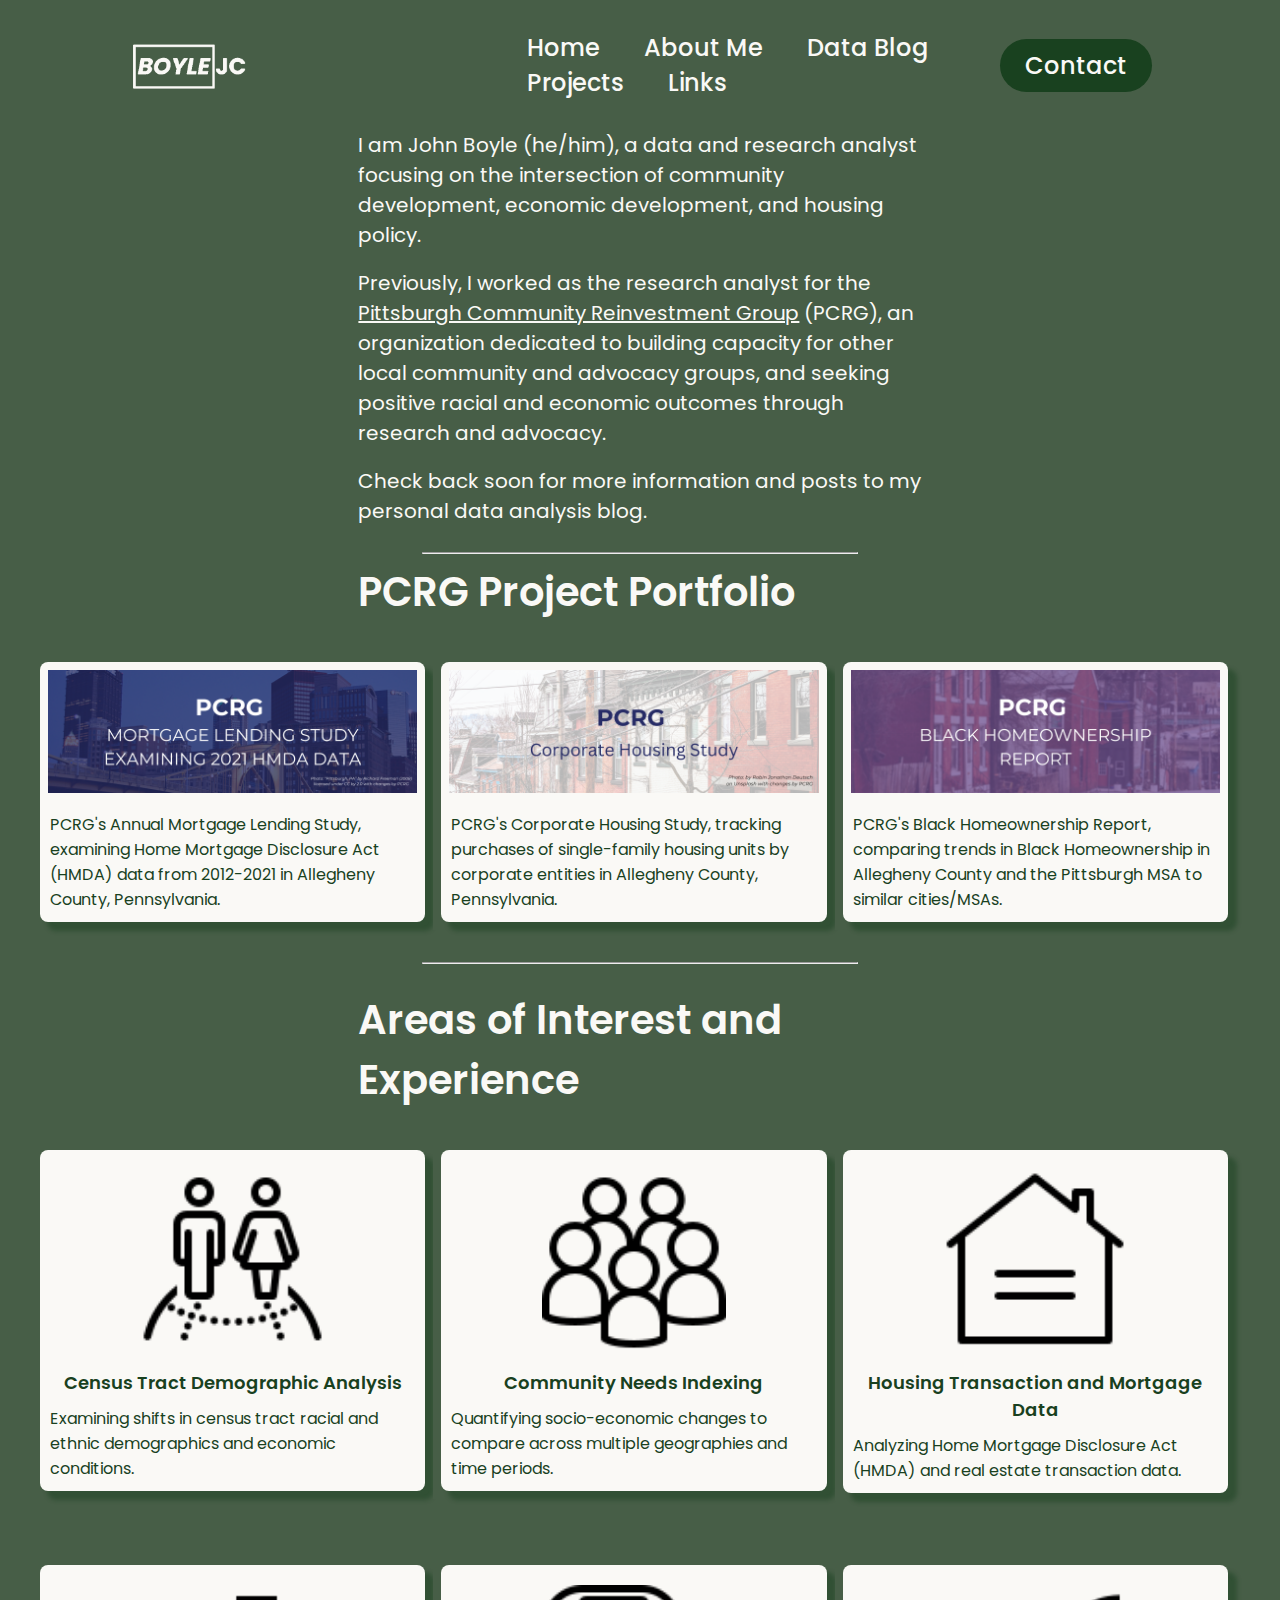
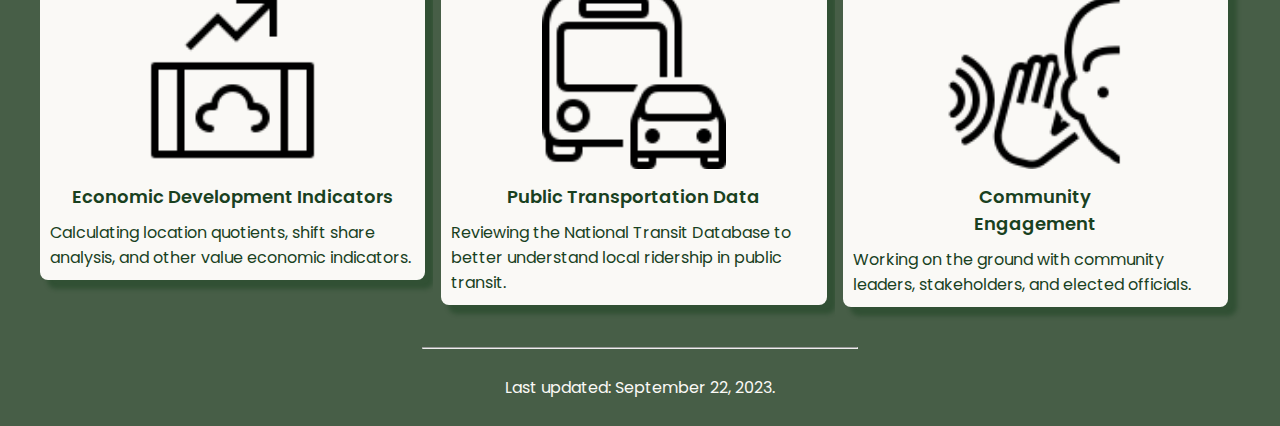
==== index.html @ f753038e "added website" ====
<!DOCTYPE html>

<html lang="en">
    <head>
        <meta charset="'utf-8">
        <meta name="viewport" content="width=device-width, initial-scale=1">
        <title>About | John Boyle</title>
        <link rel="stylesheet" href="styles.css">
        <link rel="icon" type="image/x-icon" href="/images/BJC.ico">
        <script src="script.js"></script>
    </head>

    <body>

        

        <header>
            <img class="logo" src="images/boylejc_logo.png" alt="logo" width="12%">
            <nav>
                <ul class="nav_links">
                    <li><a href="/index.html">Home</a></li>
                    <li><a href="/about_me.html">About Me</a></li>
                    <li><a href="/data_blog.html">Data Blog</a></li>
                    <li><a href="/projects.html">Projects</a></li>
                    <li><a href="/links.html">Links</a></li>
                </ul> 
            </nav>
            <a class="cta" href="/contact.html"><button>Contact</button></a>
        </header>

        <p>
            I am John Boyle (he/him), a data and research analyst focusing on the intersection of community development, economic development, and housing policy.
        </p>
        <br>
        <p>
            Previously, I worked as the research analyst for the <a href="https://www.pcrg.org/">Pittsburgh Community Reinvestment Group</a> (PCRG), 
            an organization dedicated to building capacity for other local community and advocacy groups, and seeking positive racial and economic
            outcomes through research and advocacy.
        </p>
        <br>
        <p>
            Check back soon for more information and posts to my personal data analysis blog.
        </p>

        <br>

        <hr>


        <h2>
            PCRG Project Portfolio
        </h2>

        <div class="project_display">
            <div class="row">
                <div class="column">
                    <a href="https://pcrg-research.github.io/" target="_blank">
                    <div class="content"> 
                        <img src="/images/pcrg_lending_study.png" alt="">
                        <p class="portfolio_desc">PCRG's Annual Mortgage Lending Study, examining Home Mortgage Disclosure Act (HMDA) data from 2012-2021 in Allegheny County, Pennsylvania.</p>
                    </div>
                    </a>
                </div>
                <div class="column">
                    <a href="https://www.pcrg.org/corporate-housing-study" target="_blank">
                    <div class="content"> 
                        <img src="/images/pcrg_corp_housing.png" alt="">
                        <p class="portfolio_desc">PCRG's Corporate Housing Study, tracking purchases of single-family housing units by corporate entities in Allegheny County, Pennsylvania.</p>
                    </div>
                    </a>
                </div>
                <div class="column">
                    <a href="https://www.pcrg.org/black-homeownership-report" target="_blank">
                    <div class="content">
                        <img src="/images/pcrg_black_homeownership.png" alt="">
                        <p class="portfolio_desc">PCRG's Black Homeownership Report, comparing trends in Black Homeownership in Allegheny County and the Pittsburgh MSA to similar cities/MSAs.</p>
                    </div>
                    </a>
                </div>
            </div>
        </div> 

        <hr>
        <br>

        <h2>Areas of Interest and Experience</h2>
            <div class="project_display">
                <div class="row">
                    <div class="column">
                        <div class="interests">
                        <img src="/images/icons8-demographics-100.png" alt="">
                        <p class="portfolio_title">Census Tract Demographic Analysis</p>
                        <p class="portfolio_desc">Examining shifts in census tract racial and ethnic demographics and economic conditions.</p>
                        </div>
                    </div>
                    <div class="column">
                        <div class="interests">
                        <img src="/images/icons8-user-groups-100.png" alt="">
                        <p class="portfolio_title">Community Needs Indexing</p>
                        <p class="portfolio_desc"> Quantifying socio-economic changes to compare across multiple geographies and time periods.</p>
                        </div>
                    </div>
                    <div class="column">
                        <div class="interests">
                        <img src="/images/icons8-housing-100.png" alt="">
                        <p class="portfolio_title">Housing Transaction and Mortgage Data</p>
                        <p class="portfolio_desc"> Analyzing Home Mortgage Disclosure Act (HMDA) and real estate transaction data.</p>
                        </div>
                    </div>
                </div>
                <div class="row">
                    <div class="column">
                        <div class="interests">
                        <img src="/images/icons8-profit-100.png" alt="">
                        <p class="portfolio_title">Economic Development Indicators</p>
                        <p class="portfolio_desc"> Calculating location quotients, shift share analysis, and other value economic indicators.</p>
                        </div>
                    </div>
                    <div class="column">
                        <div class="interests">
                        <img src="/images/icons8-transportation-100.png" alt="">
                        <p class="portfolio_title">Public Transportation Data</p>
                        <p class="portfolio_desc"> Reviewing the National Transit Database to better understand local ridership in public transit.</p>
                        </div>
                    </div>
                    <div class="column">
                        <div class="interests">
                        <img src="/images/icons8-listening-100.png" alt="">
                        <p class="portfolio_title">Community<br>Engagement</p>
                        <p class="portfolio_desc"> Working on the ground with community leaders, stakeholders, and elected officials.</p>
                        </div>
                    </div>
                </div>
            </div>

        <hr>

        <br>

        <p class="last_updated">
            Last updated: September 22, 2023.
        </p>

    </body>

</html>
---- styles.css ----
@import url('https://fonts.googleapis.com/css2?family=Poppins:wght@400;500;600&display=swap');

* {
    box-sizing: border-box;
    margin: 0;
    padding: 0;
    background-color: rgb(71, 94, 71);
}

*::before, *::after {
    box-sizing: border-box;
}

body {
    margin: 0;
}


header li, a, button {
    font-family: "Poppins", sans-serif;
    font-weight: 500;
    font-size: 24px;
    color: #FAF9F6;
    text-decoration: none;
}

header {
    display: flex;
    justify-content: flex-end;
    align-items: center;
    padding: 30px 10%;
}

.logo {
    cursor: default;
    display: flex;
    margin-right: 25%;
}

.nav_links {
    list-style: none;
}

.nav_links li {
    display: inline-block;
    padding: 0px 20px
}

.nav_links li a {
    transition: all 0.3s ease 0s;
}

.nav_links li a:hover {
    color: #0888a9;
}

button {
    padding: 9px 25px;
    background-color: rgb(25, 65, 31, 1);
    border: none;
    border-radius: 50px;
    cursor: pointer;
    transition: all 0.3s ease 0s;
}

button:hover{
    color: #0888a9;
    background-color: rgba(25, 65, 31, 0.8);
}

p{
    font-family: "Poppins", sans-serif;
    font-weight: 400;
    font-size: 20px;
    margin-right: 28%;
    margin-left: 28%;
    color: #FAF9F6;
}

p > a {
    font-family: "Poppins", sans-serif;
    font-weight: 400;
    font-size: 20px;
    text-decoration: underline;
}

p > a:hover {
    font-family: "Poppins", sans-serif;
    color: #0888a9;
    font-weight: 400;
    font-size: 20px;
    text-decoration: underline;
}

.row {
    margin: 8px -32px;
}

.row, .row > .columns {
    padding: 2%;
}

.column {
    float: left;
    width: 33%;
}

.row::after {
    content: "";
    display: table;
    clear: both;
}

.content, .interests {
    background-color: #FAF9F6;
    padding: 8px;
    margin: 8px;
    box-shadow: 8px 8px 4px 1px rgba(18, 59, 24, 0.4);
    cursor: pointer;
    border-radius: 8px;
    
}

.content:hover {
    padding: 8px;
    margin: 8px;
    box-shadow: 12px 10px 4px 1px rgba(18, 59, 24, 0.8);
    cursor: pointer;
}

.interests:hover {
    cursor: default;
}

.content > img{
    width: 100%;
}

.interests > img {
    width: 50%;
    margin-left: 25%;
    margin-top: 12px;
}


.content > p.portfolio_title {
    background-color: #FAF9F6;
    color: rgb(25, 65, 31, 1);
    font-size: 18px;
    margin: 2px;
}

.interests > p.portfolio_title {
    background-color: #FAF9F6;
    color: rgb(25, 65, 31, 1);
    font-size: 18px;
    margin: 2px;
    text-align: center;
    font-weight: 600;
}

.content > p , .interests > p{
    background-color: #FAF9F6;
    color: rgb(25, 65, 31, 1);
    font-size: 16px;
    margin: 2px; 
    padding-top: 8px;
}



@media screen and (max-width: 900px) {
    .column {
      width: 50%;
    }
}

@media screen and (max-width: 600px) {
    .column {
      width: 100%;
    }
}

.project_display {
    margin: auto;
    max-width: 1200px;;
}

.normal_text{
    font-family: "Poppins", sans-serif;
    font-weight: 400;
    font-size: 20px;
    padding-top: 8px;
    margin-right: 33%;
    margin-left: 33%;
    color: #FAF9F6;
}

h2 {
    font-family: "Poppins", sans-serif;
    font-weight: 600;
    font-size: 40px;
    margin-right: 28%;
    margin-left: 28%;
    color: #FAF9F6;
}

hr {
    margin-right: 33%;
    margin-left: 33%;
    margin-top: 8px;
    margin-bottom: 8px;
}

.last_updated {
    color: #FAF9F6;
    font-size: 16px;
    text-align: center;
    padding-bottom: 2%;
}
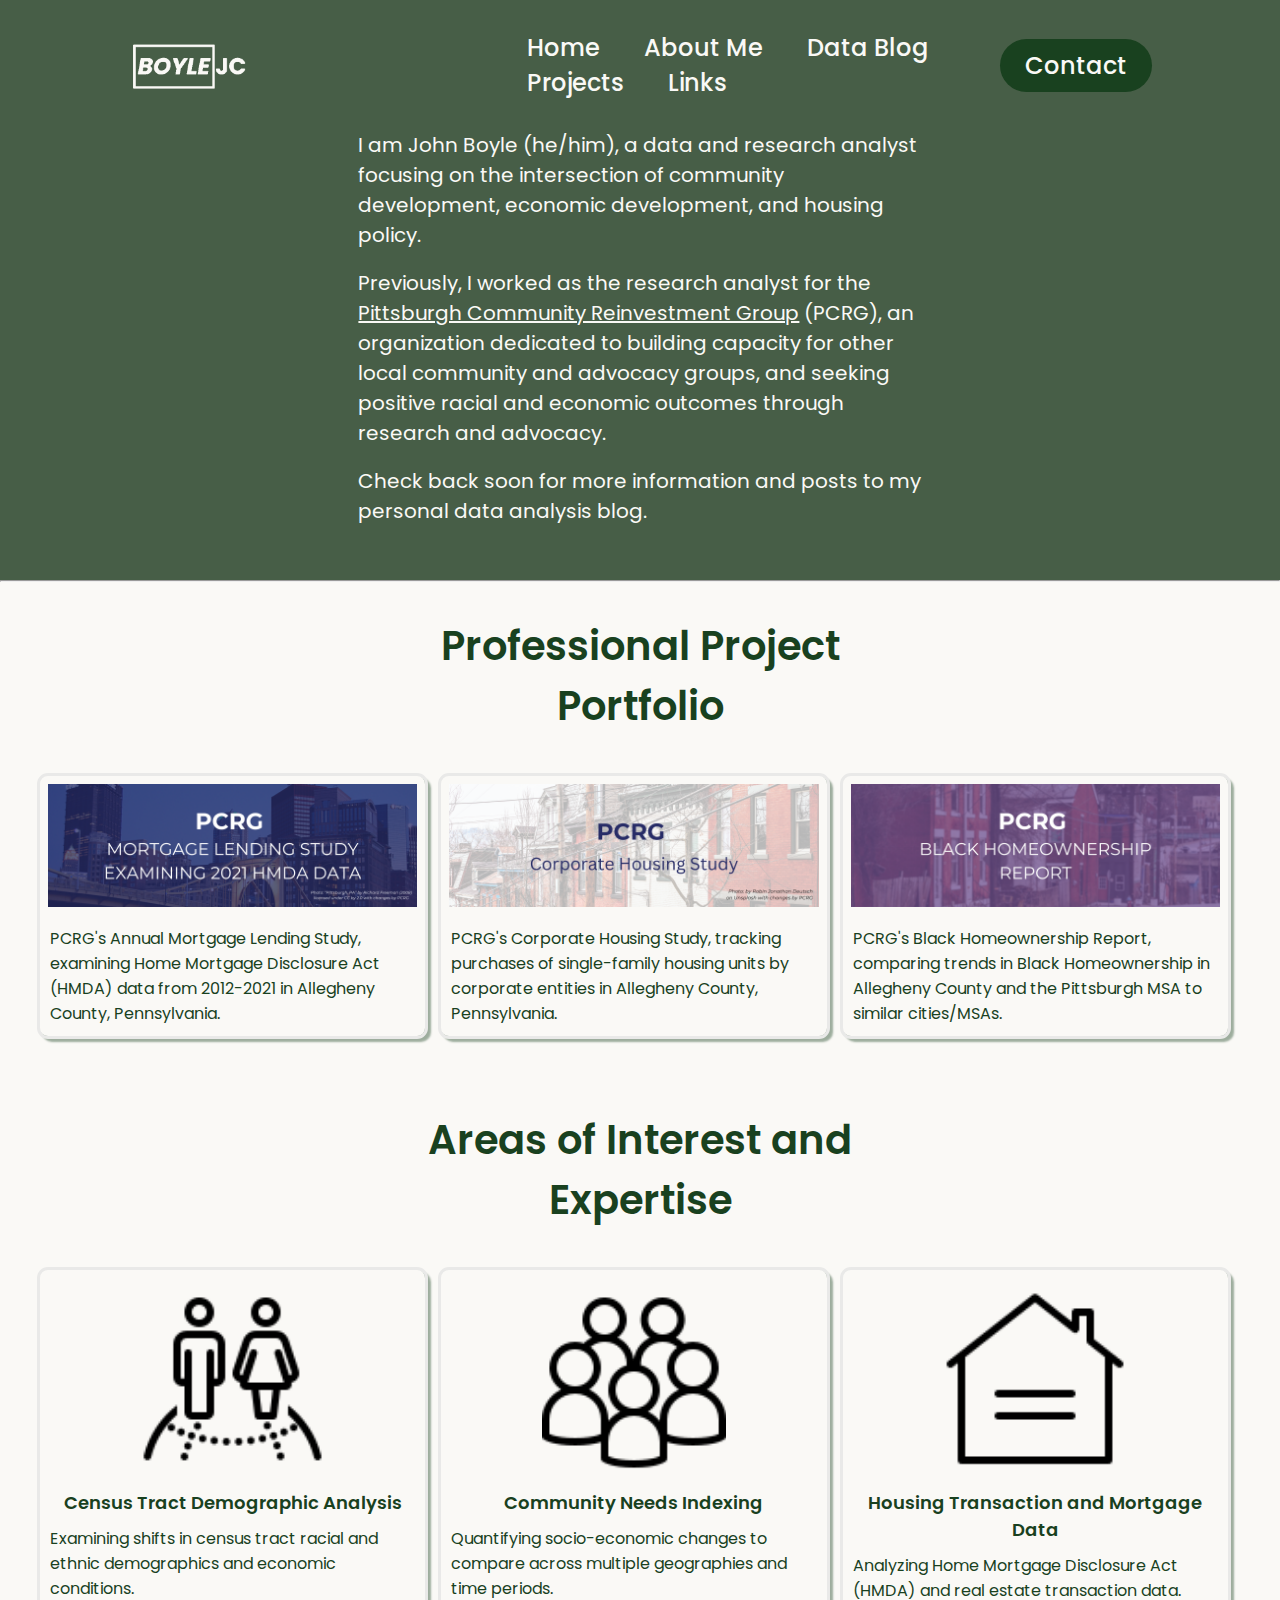
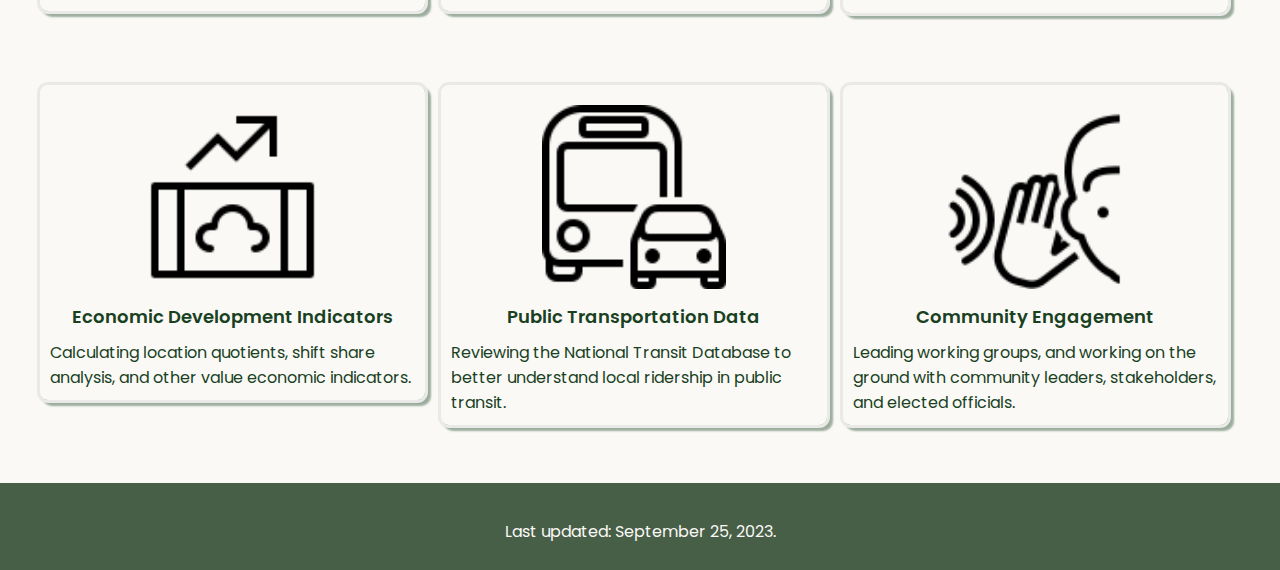
==== commit e354c95e: "Updated home page, projects page, and about me" ====
--- a/index.html
+++ b/index.html
@@ -4,7 +4,7 @@
     <head>
         <meta charset="'utf-8">
         <meta name="viewport" content="width=device-width, initial-scale=1">
-        <title>About | John Boyle</title>
+        <title>Home | John Boyle</title>
         <link rel="stylesheet" href="styles.css">
         <link rel="icon" type="image/x-icon" href="/images/BJC.ico">
         <script src="script.js"></script>
@@ -43,104 +43,103 @@
         </p>
 
         <br>
-
+        <br>
+        <br>
         <hr>
 
+        <div class="new_content_block1">
+            <br>
+            <h2>
+                Professional Project Portfolio
+            </h2>
 
-        <h2>
-            PCRG Project Portfolio
-        </h2>
-
-        <div class="project_display">
-            <div class="row">
-                <div class="column">
-                    <a href="https://pcrg-research.github.io/" target="_blank">
-                    <div class="content"> 
-                        <img src="/images/pcrg_lending_study.png" alt="">
-                        <p class="portfolio_desc">PCRG's Annual Mortgage Lending Study, examining Home Mortgage Disclosure Act (HMDA) data from 2012-2021 in Allegheny County, Pennsylvania.</p>
-                    </div>
-                    </a>
-                </div>
-                <div class="column">
-                    <a href="https://www.pcrg.org/corporate-housing-study" target="_blank">
-                    <div class="content"> 
-                        <img src="/images/pcrg_corp_housing.png" alt="">
-                        <p class="portfolio_desc">PCRG's Corporate Housing Study, tracking purchases of single-family housing units by corporate entities in Allegheny County, Pennsylvania.</p>
-                    </div>
-                    </a>
-                </div>
-                <div class="column">
-                    <a href="https://www.pcrg.org/black-homeownership-report" target="_blank">
-                    <div class="content">
-                        <img src="/images/pcrg_black_homeownership.png" alt="">
-                        <p class="portfolio_desc">PCRG's Black Homeownership Report, comparing trends in Black Homeownership in Allegheny County and the Pittsburgh MSA to similar cities/MSAs.</p>
-                    </div>
-                    </a>
-                </div>
-            </div>
-        </div> 
-
-        <hr>
-        <br>
-
-        <h2>Areas of Interest and Experience</h2>
             <div class="project_display">
                 <div class="row">
                     <div class="column">
-                        <div class="interests">
-                        <img src="/images/icons8-demographics-100.png" alt="">
-                        <p class="portfolio_title">Census Tract Demographic Analysis</p>
-                        <p class="portfolio_desc">Examining shifts in census tract racial and ethnic demographics and economic conditions.</p>
+                        <a href="/projects.html#mls_section" target="_blank">
+                        <div class="content"> 
+                            <img src="/images/pcrg_lending_study.png" alt="">
+                            <p class="portfolio_desc">PCRG's Annual Mortgage Lending Study, examining Home Mortgage Disclosure Act (HMDA) data from 2012-2021 in Allegheny County, Pennsylvania.</p>
+                        </div>
+                        </a>
+                    </div>
+                    <div class="column">
+                        <a href="/projects.html#corp_housing_section" target="_blank">
+                        <div class="content"> 
+                            <img src="/images/pcrg_corp_housing.png" alt="">
+                            <p class="portfolio_desc">PCRG's Corporate Housing Study, tracking purchases of single-family housing units by corporate entities in Allegheny County, Pennsylvania.</p>
+                        </div>
+                        </a>
+                    </div>
+                    <div class="column">
+                        <a href="/projects.html#homeownership_report_section" target="_blank">
+                        <div class="content">
+                            <img src="/images/pcrg_black_homeownership.png" alt="">
+                            <p class="portfolio_desc">PCRG's Black Homeownership Report, comparing trends in Black Homeownership in Allegheny County and the Pittsburgh MSA to similar cities/MSAs.</p>
+                        </div>
+                        </a>
+                    </div>
+                </div>
+            </div>
+            <br>
+
+            <h2>Areas of Interest and Expertise</h2>
+                <div class="project_display">
+                    <div class="row">
+                        <div class="column">
+                            <div class="interests">
+                            <img src="/images/icons8-demographics-100.png" alt="">
+                            <p class="portfolio_title">Census Tract Demographic Analysis</p>
+                            <p class="portfolio_desc">Examining shifts in census tract racial and ethnic demographics and economic conditions.</p>
+                            </div>
+                        </div>
+                        <div class="column">
+                            <div class="interests">
+                            <img src="/images/icons8-user-groups-100.png" alt="">
+                            <p class="portfolio_title">Community Needs Indexing</p>
+                            <p class="portfolio_desc"> Quantifying socio-economic changes to compare across multiple geographies and time periods.</p>
+                            </div>
+                        </div>
+                        <div class="column">
+                            <div class="interests">
+                            <img src="/images/icons8-housing-100.png" alt="">
+                            <p class="portfolio_title">Housing Transaction and Mortgage Data</p>
+                            <p class="portfolio_desc"> Analyzing Home Mortgage Disclosure Act (HMDA) and real estate transaction data.</p>
+                            </div>
                         </div>
                     </div>
-                    <div class="column">
-                        <div class="interests">
-                        <img src="/images/icons8-user-groups-100.png" alt="">
-                        <p class="portfolio_title">Community Needs Indexing</p>
-                        <p class="portfolio_desc"> Quantifying socio-economic changes to compare across multiple geographies and time periods.</p>
+                    <div class="row">
+                        <div class="column">
+                            <div class="interests">
+                            <img src="/images/icons8-profit-100.png" alt="">
+                            <p class="portfolio_title">Economic Development Indicators</p>
+                            <p class="portfolio_desc"> Calculating location quotients, shift share analysis, and other value economic indicators.</p>
+                            </div>
                         </div>
-                    </div>
-                    <div class="column">
-                        <div class="interests">
-                        <img src="/images/icons8-housing-100.png" alt="">
-                        <p class="portfolio_title">Housing Transaction and Mortgage Data</p>
-                        <p class="portfolio_desc"> Analyzing Home Mortgage Disclosure Act (HMDA) and real estate transaction data.</p>
+                        <div class="column">
+                            <div class="interests">
+                            <img src="/images/icons8-transportation-100.png" alt="">
+                            <p class="portfolio_title">Public Transportation Data</p>
+                            <p class="portfolio_desc"> Reviewing the National Transit Database to better understand local ridership in public transit.</p>
+                            </div>
+                        </div>
+                        <div class="column">
+                            <div class="interests">
+                            <img src="/images/icons8-listening-100.png" alt="">
+                            <p class="portfolio_title">Community Engagement</p>
+                            <p class="portfolio_desc"> Leading working groups, and working on the ground with community leaders, stakeholders, and elected officials.</p>
+                            </div>
                         </div>
                     </div>
                 </div>
-                <div class="row">
-                    <div class="column">
-                        <div class="interests">
-                        <img src="/images/icons8-profit-100.png" alt="">
-                        <p class="portfolio_title">Economic Development Indicators</p>
-                        <p class="portfolio_desc"> Calculating location quotients, shift share analysis, and other value economic indicators.</p>
-                        </div>
-                    </div>
-                    <div class="column">
-                        <div class="interests">
-                        <img src="/images/icons8-transportation-100.png" alt="">
-                        <p class="portfolio_title">Public Transportation Data</p>
-                        <p class="portfolio_desc"> Reviewing the National Transit Database to better understand local ridership in public transit.</p>
-                        </div>
-                    </div>
-                    <div class="column">
-                        <div class="interests">
-                        <img src="/images/icons8-listening-100.png" alt="">
-                        <p class="portfolio_title">Community<br>Engagement</p>
-                        <p class="portfolio_desc"> Working on the ground with community leaders, stakeholders, and elected officials.</p>
-                        </div>
-                    </div>
-                </div>
+            <br>
             </div>
 
-        <hr>
-
         <br>
-
-        <p class="last_updated">
-            Last updated: September 22, 2023.
-        </p>
-
+        <br>
+            <p class="last_updated">
+                Last updated: September 25, 2023.
+            </p>
     </body>
 
 </html>--- a/styles.css
+++ b/styles.css
@@ -4,7 +4,7 @@
     box-sizing: border-box;
     margin: 0;
     padding: 0;
-    background-color: rgb(71, 94, 71);
+    
 }
 
 *::before, *::after {
@@ -13,6 +13,7 @@
 
 body {
     margin: 0;
+    background-color: rgb(71, 94, 71);
 }
 
 
@@ -115,16 +116,17 @@
     background-color: #FAF9F6;
     padding: 8px;
     margin: 8px;
-    box-shadow: 8px 8px 4px 1px rgba(18, 59, 24, 0.4);
+    box-shadow: 4px 4px 2px 2px rgba(18, 59, 24, 0.4);
     cursor: pointer;
-    border-radius: 8px;
-    
+    border-radius: 8px; 
+    outline-style: solid;
+    outline-color: #e9e9e8;
 }
 
 .content:hover {
     padding: 8px;
     margin: 8px;
-    box-shadow: 12px 10px 4px 1px rgba(18, 59, 24, 0.8);
+    box-shadow: 6px 6px 2px 2px rgba(18, 59, 24, 0.8);
     cursor: pointer;
 }
 
@@ -183,7 +185,32 @@
 
 .project_display {
     margin: auto;
-    max-width: 1200px;;
+    max-width: 1200px;
+}
+
+.new_content_block1 {
+    background-color: #FAF9F6;
+}
+
+.new_content_block2{
+    background-color: #e9e9e8;
+}
+
+.new_content_block1 > h2, .new_content_block2 > h2 {
+    font-family: "Poppins", sans-serif;
+    font-weight: 600;
+    font-size: 40px;
+    margin-right: 28%;
+    margin-left: 28%;
+    padding-top: 16px;
+    color: rgb(25, 65, 31, 1);
+    text-align: center;
+}
+
+.interest_display {
+    margin: auto;
+    max-width: 1200px;
+    background-color: #FAF9F6;
 }
 
 .normal_text{
@@ -196,6 +223,80 @@
     color: #FAF9F6;
 }
 
+.new_content_block2 > .project_text, .new_content_block2 > .list_text, .new_content_block1 > .project_text, .new_content_block1 > .list_text{
+    font-family: "Poppins", sans-serif;
+    font-weight: 400;
+    font-size: 20px;
+    padding-top: 8px;
+    margin-right: 28%;
+    margin-left: 30%;
+    color: rgb(25, 65, 31, 1)
+
+}
+
+.new_content_block2 > h4 , .new_content_block1 > h4{
+    font-family: "Poppins", sans-serif;
+    font-weight: 500;
+    font-size: 28px;
+    margin-right: 28%;
+    margin-left: 28%;
+    color: rgb(25, 65, 31, 1);
+}
+
+.new_content_block2 > .list_text > a , .new_content_block1 > .list_text > a {
+    font-family: "Poppins", sans-serif;
+    font-weight: 400;
+    font-size: 20px;
+    text-decoration: underline;
+    color:rgb(71, 94, 71);
+}
+
+.new_content_block1 > ul > li > .block > .extra_list_text, .new_content_block1 >.extra_list_text{
+    font-family: "Poppins", sans-serif;
+    font-weight: 400;
+    font-size: 20px;
+    color: rgb(25, 65, 31, 1);
+}
+
+.new_content_block2 > .list_text > a:hover, .new_content_block1 > .list_text > a:hover {
+    font-family: "Poppins", sans-serif;
+    font-weight: 400;
+    font-size: 20px;
+    text-decoration: underline;
+    color:#0888a9;
+}
+
+.project_text{
+    font-family: "Poppins", sans-serif;
+    font-weight: 400;
+    font-size: 20px;
+    padding-top: 8px;
+    margin-right: 10%;
+    margin-left: 20%;
+    color: #FAF9F6;
+}
+
+.list_text{
+    font-family: "Poppins", sans-serif;
+    font-weight: 400;
+    font-size: 20px;
+    padding-top: 8px;
+    margin-right: 20%;
+    margin-left: 30%;
+    color: #FAF9F6;
+}
+
+.body_text{
+    font-family: "Poppins", sans-serif;
+    font-weight: 400;
+    font-size: 20px;
+    padding-top: 8px;
+    margin-right: 20%;
+    margin-left: 28%;
+    color: #FAF9F6;
+    padding-bottom: 24px;
+}
+
 h2 {
     font-family: "Poppins", sans-serif;
     font-weight: 600;
@@ -205,16 +306,76 @@
     color: #FAF9F6;
 }
 
-hr {
-    margin-right: 33%;
-    margin-left: 33%;
-    margin-top: 8px;
-    margin-bottom: 8px;
-}
+h4 {
+    font-family: "Poppins", sans-serif;
+    font-weight: 500;
+    font-size: 28px;
+    margin-right: 28%;
+    margin-left: 28%;
+    color: #FAF9F6;
+}
+
+
 
 .last_updated {
     color: #FAF9F6;
     font-size: 16px;
     text-align: center;
     padding-bottom: 2%;
+}
+
+.a_list {
+    font-family: "Poppins", sans-serif;
+    font-weight: 400;
+    font-size: 20px;
+    text-decoration: underline;
+}
+
+.a_list:hover {
+    cursor: pointer;
+    color:#0888a9;
+}
+
+.checked {
+    color:#0888a9;
+}
+
+.block {
+    box-sizing: border-box;
+}
+
+.profile_left > img{
+    width: 20%;
+    margin-left: 28%;
+    border-radius: 32px;
+    float: left;
+    margin-right: 20px;
+    outline-style: solid;
+    outline-color: #e9e9e8;
+}
+
+.about_text {
+    font-family: "Poppins", sans-serif;
+    font-weight: 400;
+    font-size: 20px;
+    margin-right: 20%;
+    text-align: left;
+    color: #e9e9e8;
+    padding-bottom: 24px;
+}
+
+
+.new_content_block1 > .about_text {
+    font-family: "Poppins", sans-serif;
+    font-weight: 400;
+    font-size: 20px;
+    margin-right: 20%;
+    text-align: left;
+    color: rgb(25, 65, 31, 1);
+    padding-bottom: 24px;
+    
+}
+
+.centered {
+    text-align: center;
 }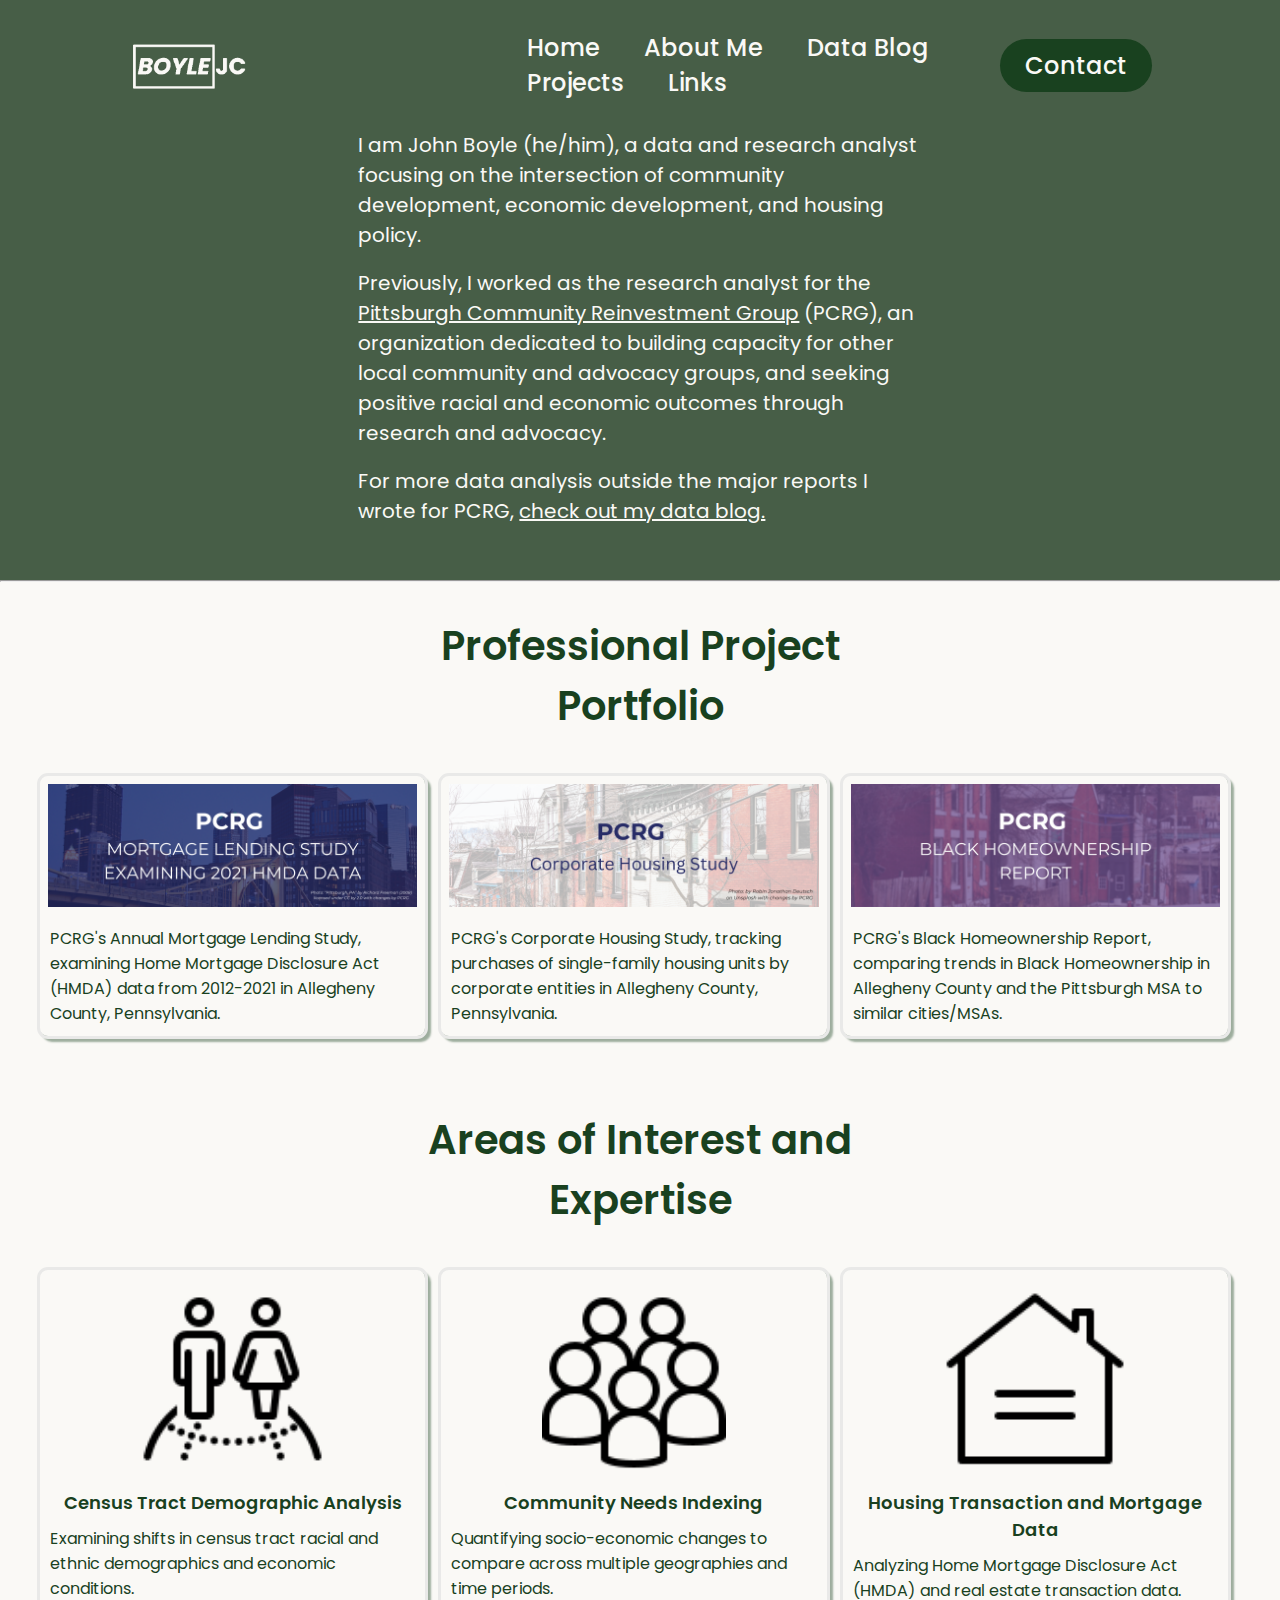
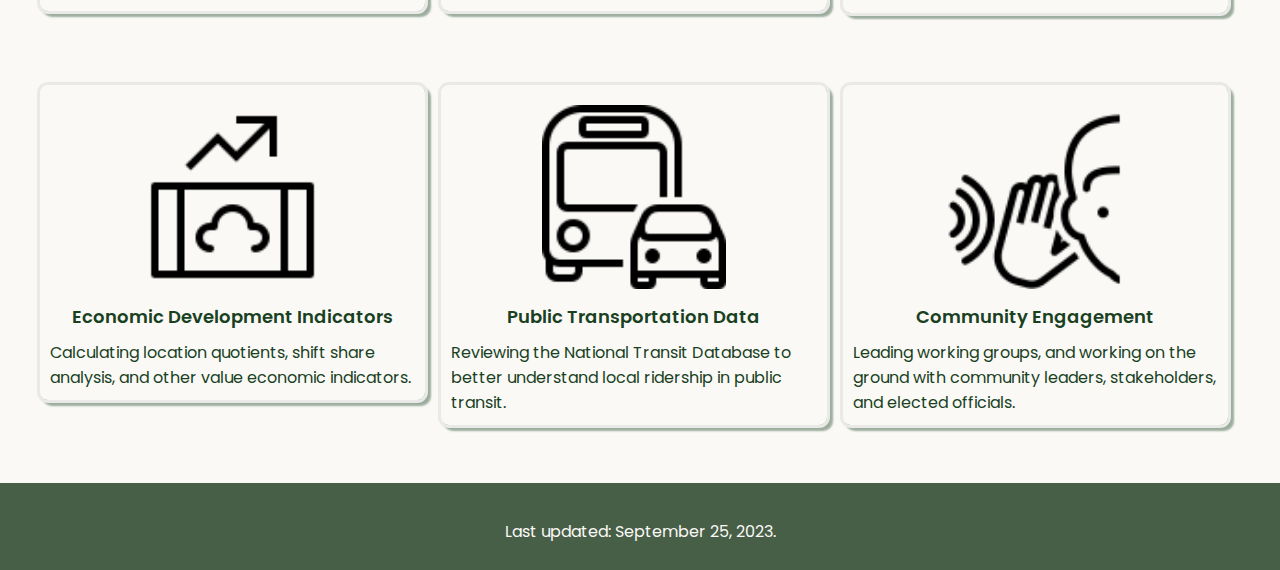
==== commit 26907719: "finished basic website" ====
--- a/index.html
+++ b/index.html
@@ -39,7 +39,7 @@
         </p>
         <br>
         <p>
-            Check back soon for more information and posts to my personal data analysis blog.
+            For more data analysis outside the major reports I wrote for PCRG, <a href='/data_blog.html' target="_blank">check out my data blog.</a>
         </p>
 
         <br>
--- a/styles.css
+++ b/styles.css
@@ -378,4 +378,19 @@
 
 .centered {
     text-align: center;
+}
+
+h5{
+    font-family: "Poppins", sans-serif;
+    font-weight: 600;
+    font-size: 20px;
+    margin-right: 28%;
+    margin-left: 30%;
+    color: rgb(25, 65, 31, 1);
+}
+
+.center_tableau {
+    display: block;
+    float: center;
+    margin-left: 25%;
 }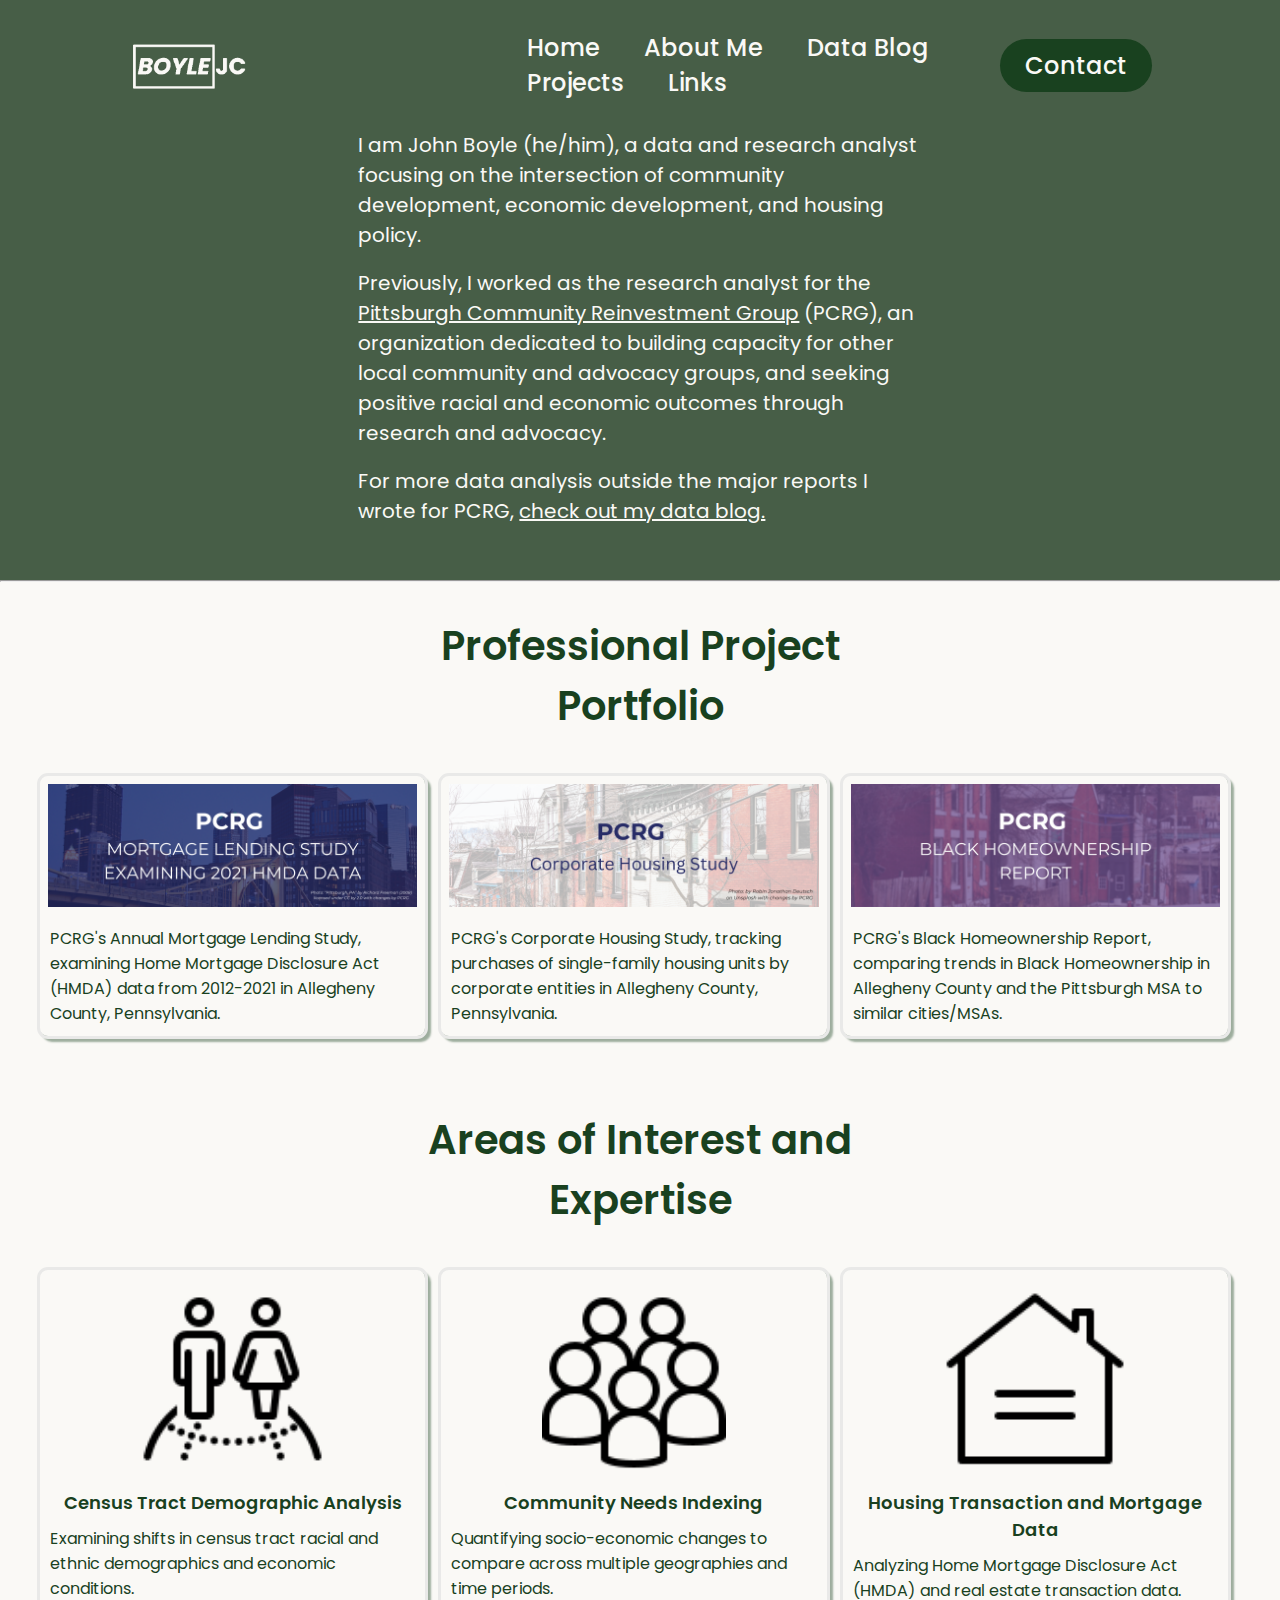
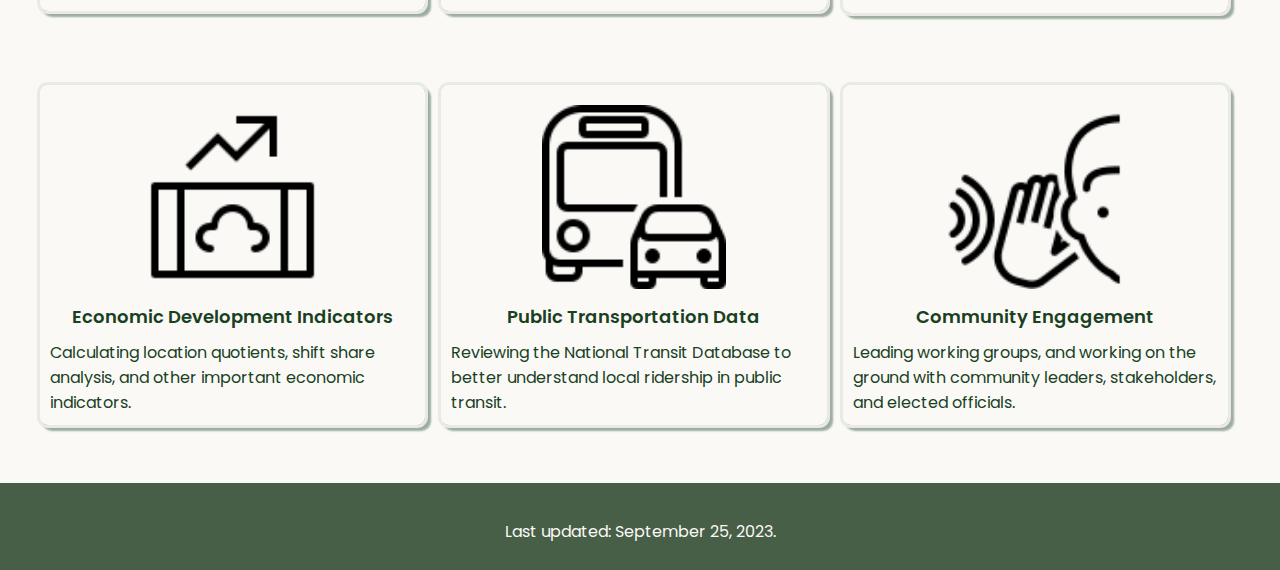
==== commit 13f8228e: "Added analytics, fixed some typos" ====
--- a/index.html
+++ b/index.html
@@ -9,6 +9,16 @@
         <link rel="icon" type="image/x-icon" href="/images/BJC.ico">
         <script src="script.js"></script>
     </head>
+
+<!-- Google tag (gtag.js) -->
+<script async src="https://www.googletagmanager.com/gtag/js?id=G-W25PLT5L89"></script>
+<script>
+  window.dataLayer = window.dataLayer || [];
+  function gtag(){dataLayer.push(arguments);}
+  gtag('js', new Date());
+
+  gtag('config', 'G-W25PLT5L89');
+</script>
 
     <body>
 
@@ -113,7 +123,7 @@
                             <div class="interests">
                             <img src="/images/icons8-profit-100.png" alt="">
                             <p class="portfolio_title">Economic Development Indicators</p>
-                            <p class="portfolio_desc"> Calculating location quotients, shift share analysis, and other value economic indicators.</p>
+                            <p class="portfolio_desc"> Calculating location quotients, shift share analysis, and other important economic indicators.</p>
                             </div>
                         </div>
                         <div class="column">
--- a/styles.css
+++ b/styles.css
@@ -340,6 +340,10 @@
     color:#0888a9;
 }
 
+.blank_star {
+    color:rgb(31, 30, 30);
+}
+
 .block {
     box-sizing: border-box;
 }
